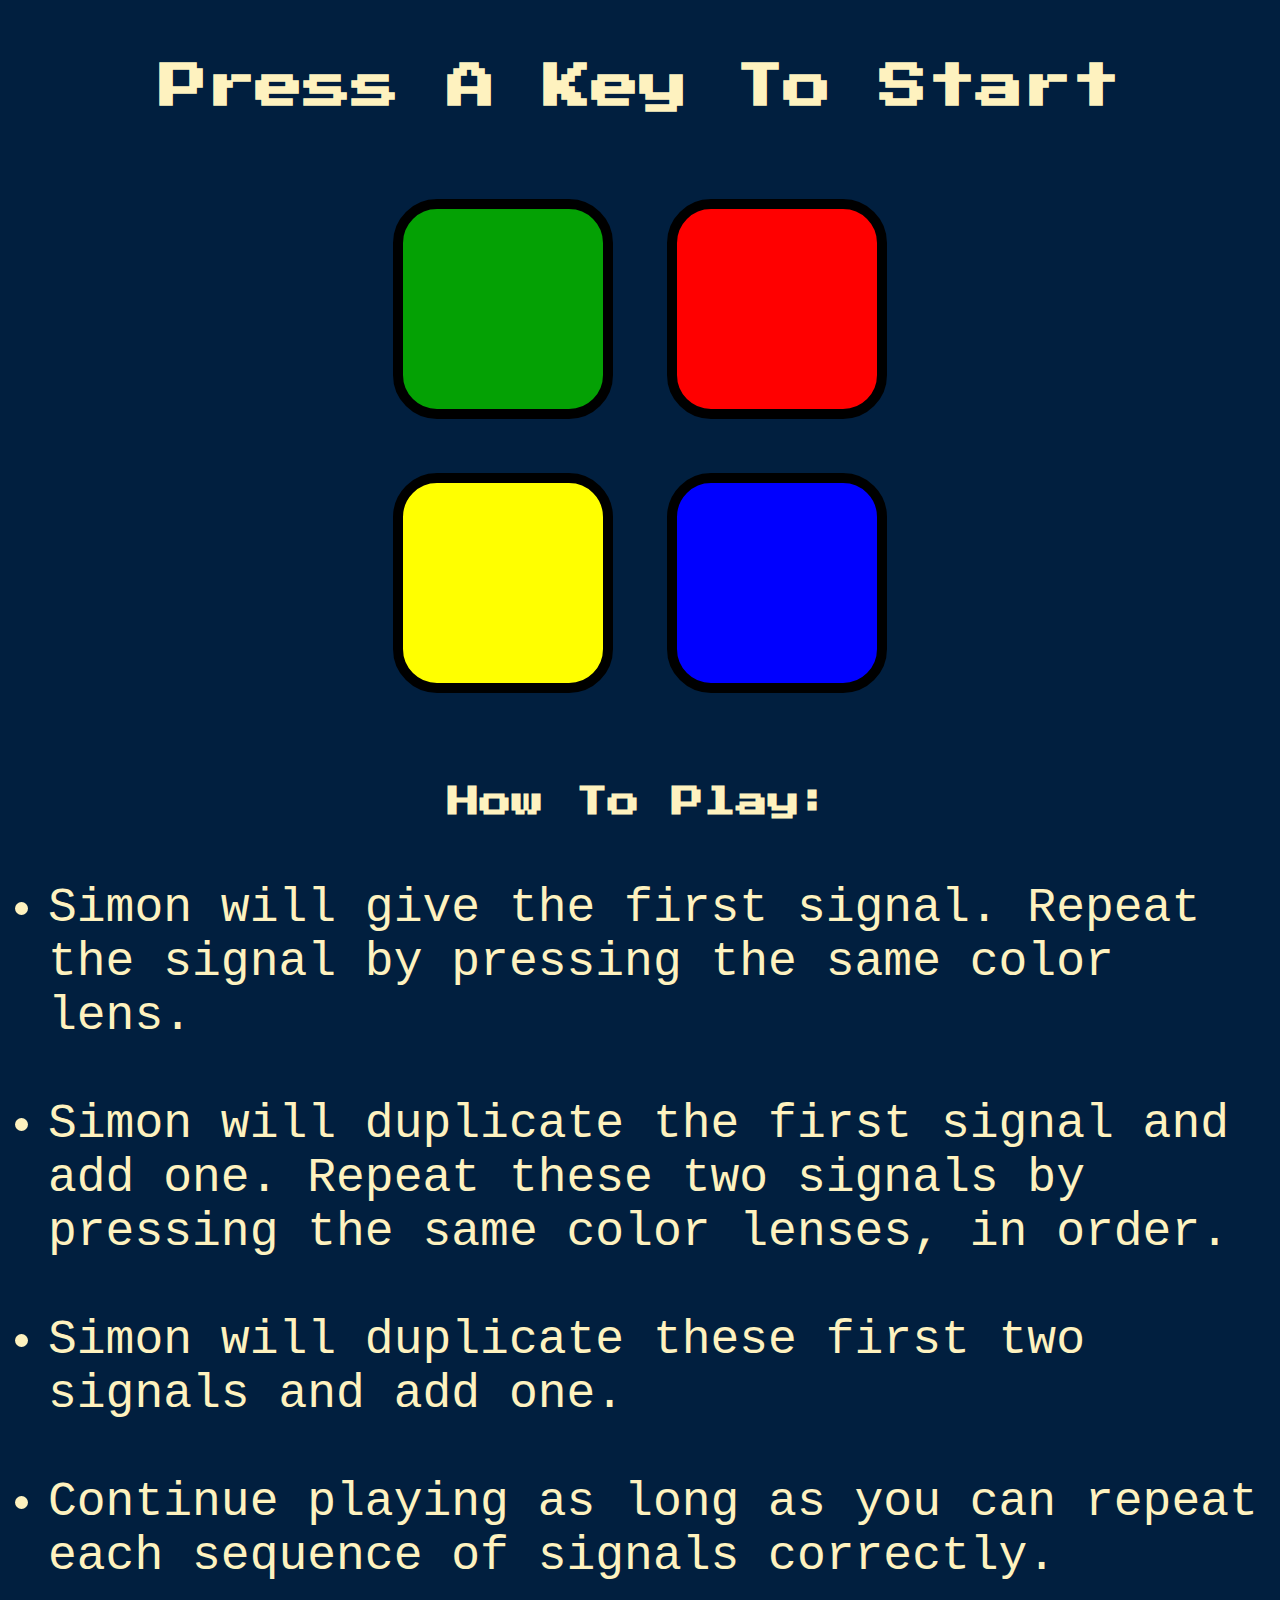
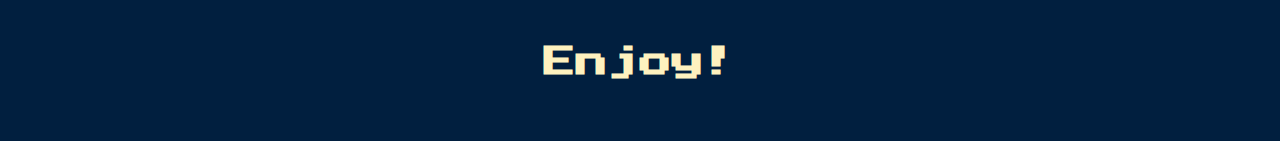
==== game.html @ 6de95ca6 "added a tag and play now button" ====
<!DOCTYPE html>
<html lang="en">
<head>
    <meta charset="UTF-8">
    <meta http-equiv="X-UA-Compatible" content="IE=edge">
    <meta name="viewport" content="width=device-width, initial-scale=1.0">
    <link rel="stylesheet" href="styles.css">
    <link href="https://fonts.googleapis.com/css?family=Press+Start+2P" rel="stylesheet">
    <title>Simon Game</title>
</head>
<body>
    <h1 id="level-title">Press A Key To Start</h1>
      <div class="container">
        <div class="row">
          <div type="button" id="green" class="green btn">

          </div>
          <div type="button" id="red" class="red btn">

          </div>
        </div>
        <div class="row">
           <div type="button" id="yellow" class="yellow btn">

           </div>
           <div type="button" id="blue" class="blue btn">

           </div>
        </div>
    </div>
       <h1 id="how-to-heading">How To Play:</h1>
       <div class="info">
        <ul>
        <li>Simon will give the first signal. Repeat the signal by pressing the same color lens.</li> <br>
        <li>Simon will duplicate the first signal and add one. Repeat these two signals by pressing the same color lenses, in order.</li> <br>
        <li>Simon will duplicate these first two signals and add one.</li> <br>
        <li>Continue playing as long as you can repeat each sequence of signals correctly.</li>
        </ul>
       <h2>Enjoy!</h2>
    </div>
    <script src="https://ajax.googleapis.com/ajax/libs/jquery/3.6.0/jquery.min.js"></script>
    <script src="index.js"></script>
</body>
</html>
---- styles.css ----
body {
    text-align: center;
    background-color: #011f3f;
}

#level-title {
  font-family: 'Press Start 2P', cursive;
  font-size: 3rem;
  margin:  5%;
  color: #FEF2BF;
}

.container {
    display: block;
    width: 50%;
    margin: auto;
}

.btn {
    margin: 25px;
    display: inline-block;
    height: 200px;
    width: 200px;
    border: 10px solid black;
    border-radius: 20%;
  }
  
  .game-over {
    background-color: red;
    opacity: 0.8;
  }

  .red {
    background-color: red;
  }

  .green {
       background-color: rgb(4, 161, 4);
  }

  .blue {
    background-color: blue;
  }

  .yellow {
    background-color: yellow;
  }

  .pressed {
    box-shadow: 0 0 20px white;
    background-color: grey;
  }

  #how-to-heading {
    font-family: 'Press Start 2P', cursive;
  font-size: 2rem;
  margin:  5%;
  color: #FEF2BF;
  }

  .info {
    text-align: left;
    font-size: 3rem;
    color: #FEF2BF;
    font-family:'Courier New', Courier, monospace;
  }

  h2 {
    font-family: 'Press Start 2P', cursive;
  font-size: 2rem;
  margin:  5%;
  color: #FEF2BF;
  text-align: center;
  }
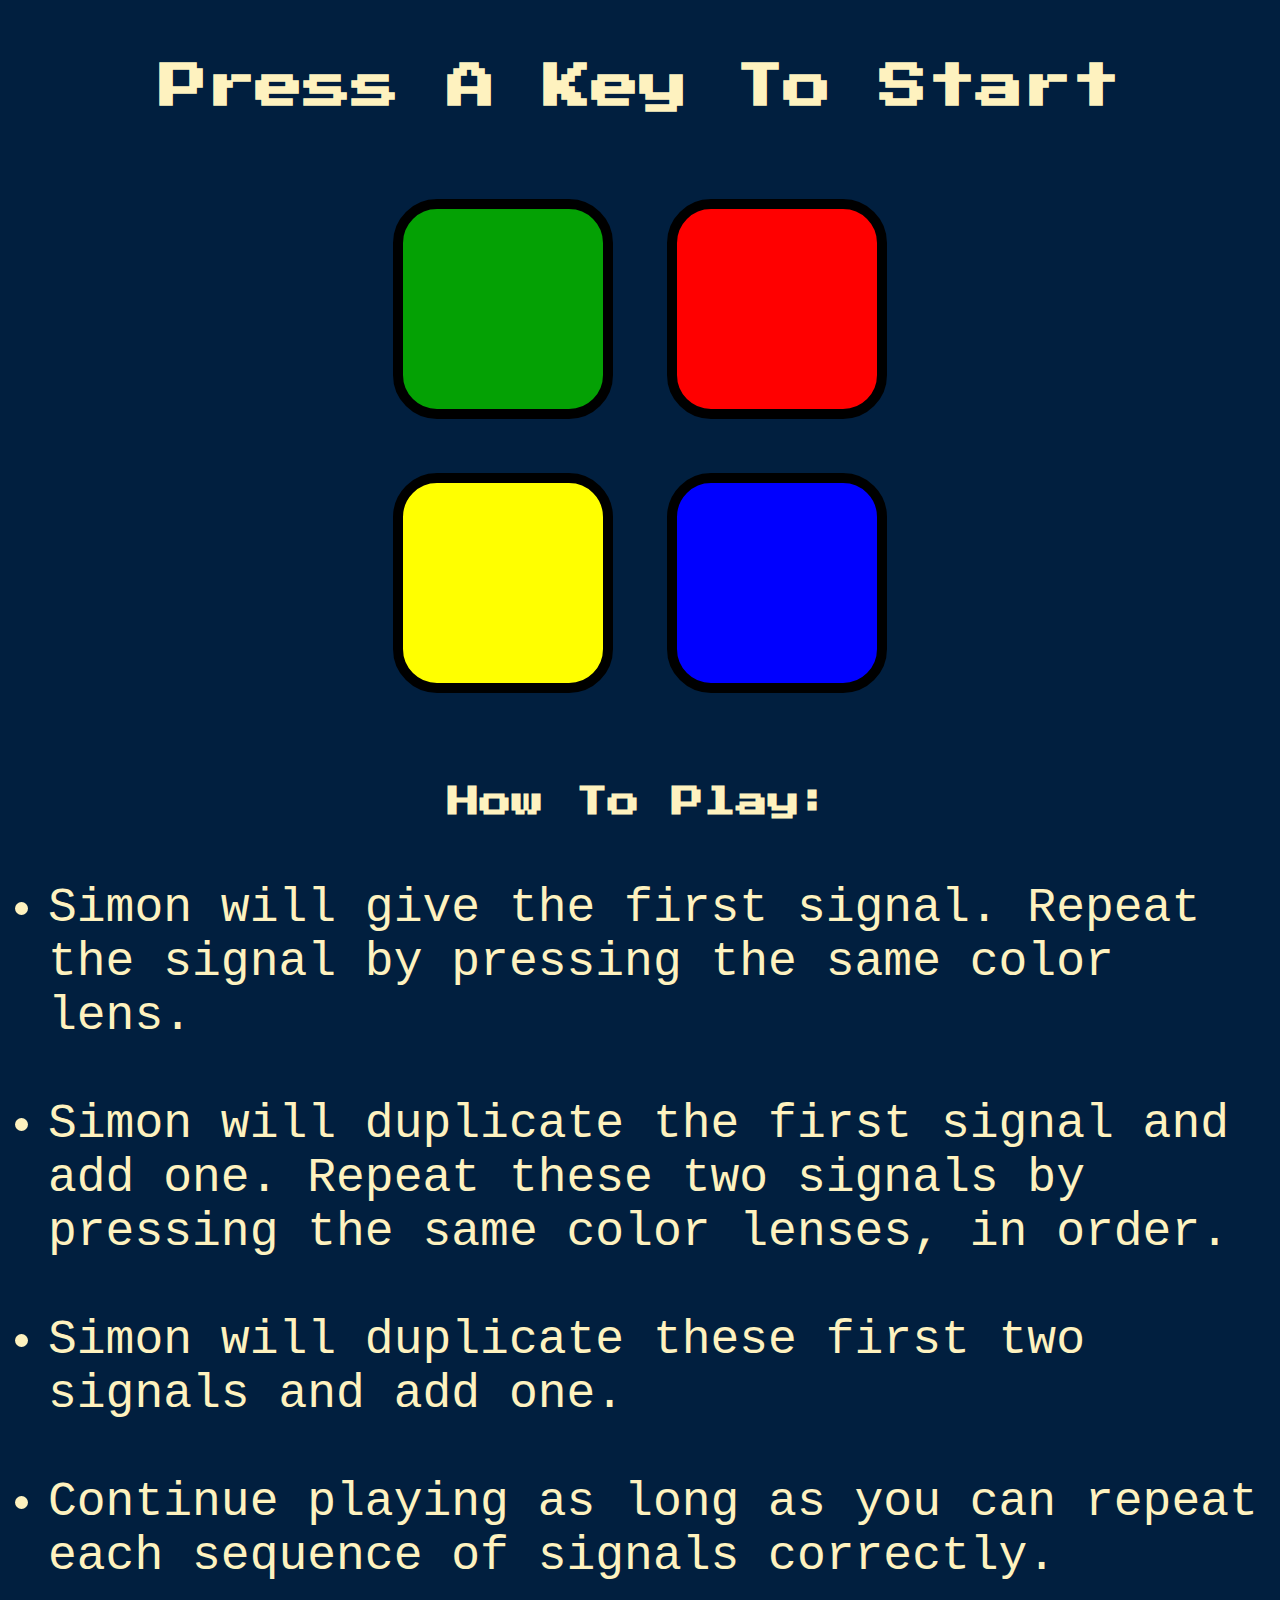
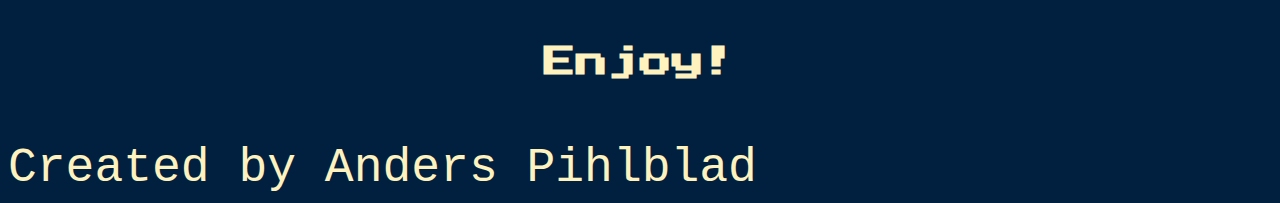
==== commit e5892718: "Added styling to play now button and added footers to both pages" ====
--- a/game.html
+++ b/game.html
@@ -37,6 +37,9 @@
         <li>Continue playing as long as you can repeat each sequence of signals correctly.</li>
         </ul>
        <h2>Enjoy!</h2>
+       <footer>
+        Created by Anders Pihlblad
+       </footer>
     </div>
     <script src="https://ajax.googleapis.com/ajax/libs/jquery/3.6.0/jquery.min.js"></script>
     <script src="index.js"></script>
--- a/styles.css
+++ b/styles.css
@@ -3,7 +3,7 @@
     background-color: #011f3f;
 }
 
-#level-title {
+#level-title, h1{
   font-family: 'Press Start 2P', cursive;
   font-size: 3rem;
   margin:  5%;
@@ -14,6 +14,10 @@
     display: block;
     width: 50%;
     margin: auto;
+}
+
+.container1 {
+  margin-top: 20%;
 }
 
 .btn {
@@ -71,4 +75,32 @@
   margin:  5%;
   color: #FEF2BF;
   text-align: center;
-  }+  }
+
+button {
+    width: 20%;
+    padding: 8px 0;
+    border: none;
+    outline: none;
+    background: #EB1D36;
+    color: #A2B5BB;
+    border-radius: 5px;
+    cursor: pointer;
+    font-size: 18px;
+    font-weight: 500;
+    transition: all 0.3s ease;
+}
+
+.container1 button:hover {
+  transform: scale(0.96);
+  color: #EB1D36 ;
+  background: #A2B5BB;
+  border: 1px solid #554994;
+}
+
+.container1 a {
+  text-decoration: none;
+  font-weight: 700;
+  color: #000;
+  font-family:'Courier New', Courier, monospace;
+}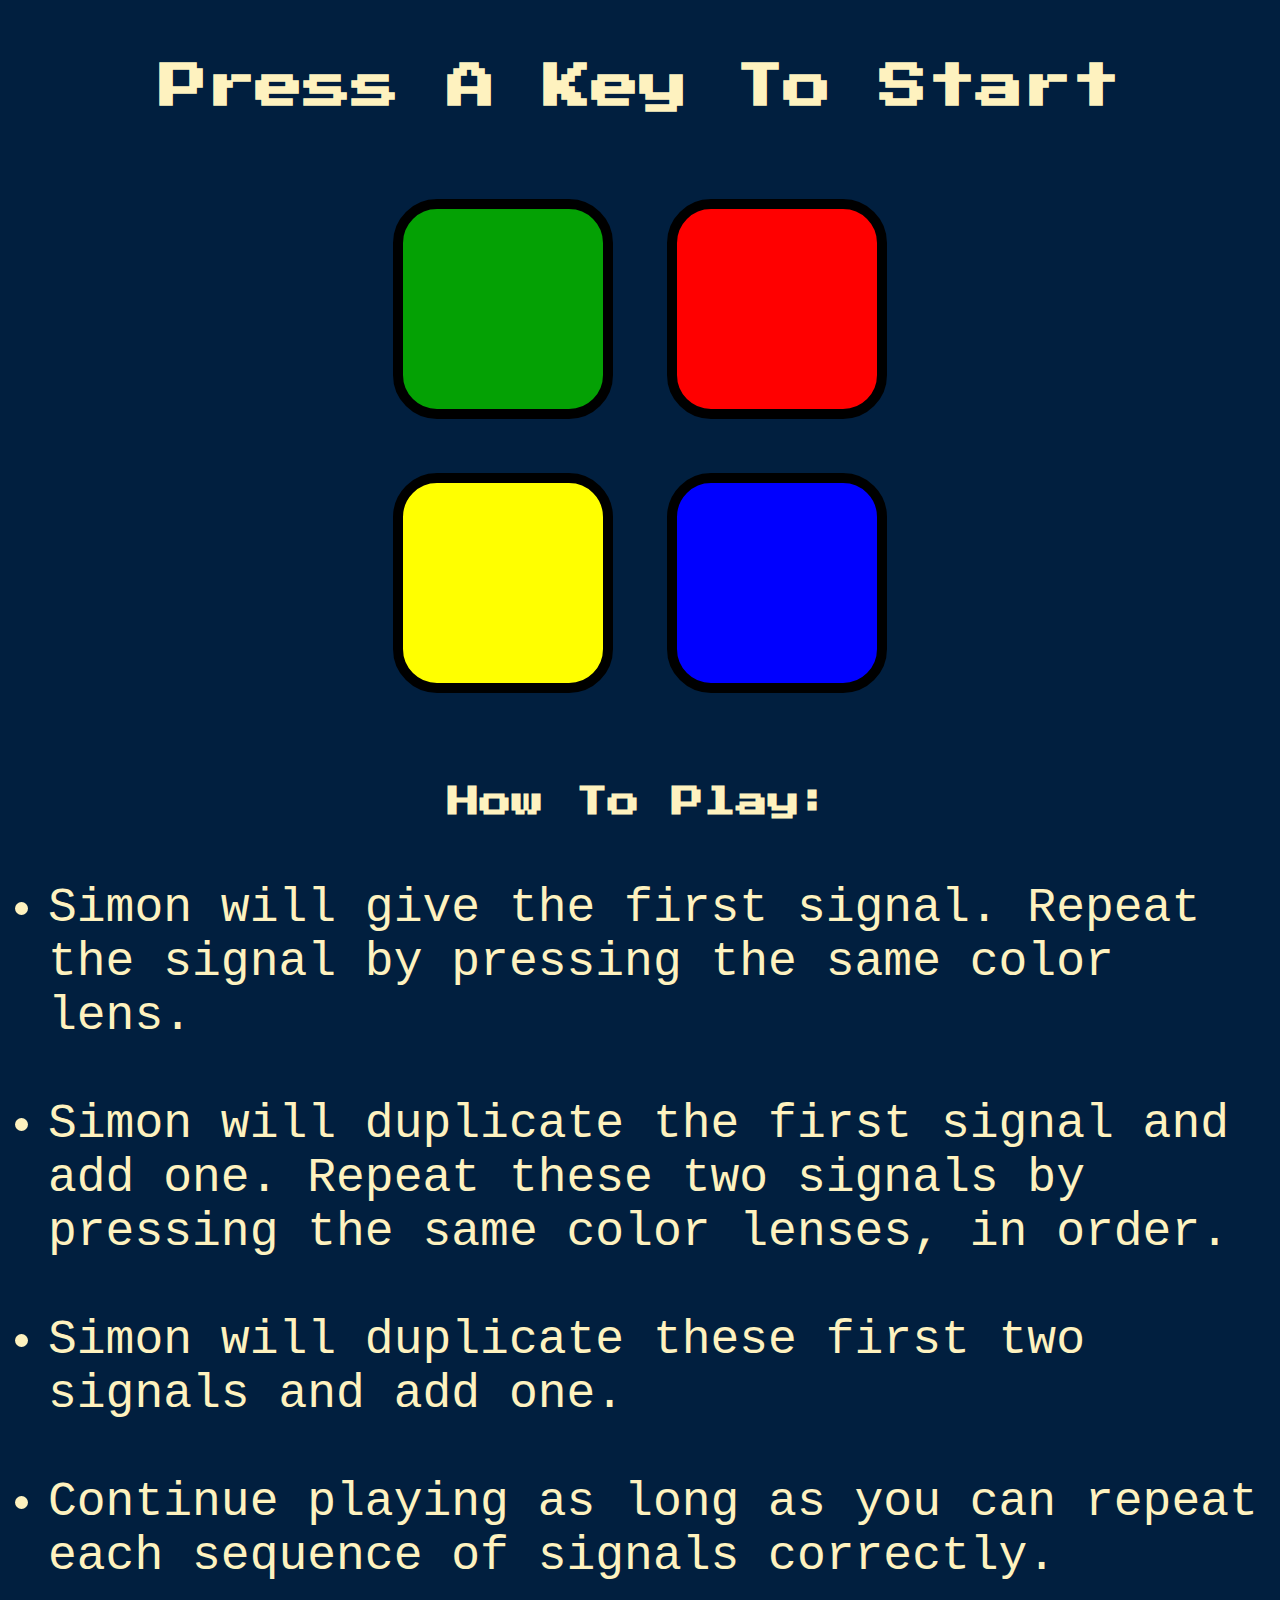
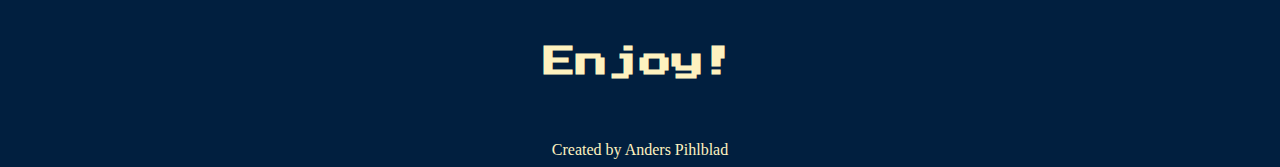
==== commit adb6a78d: "added styling to footer" ====
--- a/game.html
+++ b/game.html
@@ -37,10 +37,10 @@
         <li>Continue playing as long as you can repeat each sequence of signals correctly.</li>
         </ul>
        <h2>Enjoy!</h2>
-       <footer>
-        Created by Anders Pihlblad
-       </footer>
     </div>
+    <footer>
+      Created by Anders Pihlblad
+     </footer>
     <script src="https://ajax.googleapis.com/ajax/libs/jquery/3.6.0/jquery.min.js"></script>
     <script src="index.js"></script>
 </body>
--- a/styles.css
+++ b/styles.css
@@ -103,4 +103,10 @@
   font-weight: 700;
   color: #000;
   font-family:'Courier New', Courier, monospace;
+}
+
+footer {
+  text-align: center;
+  margin-top: 5%;
+  color: #FEF2BF;
 }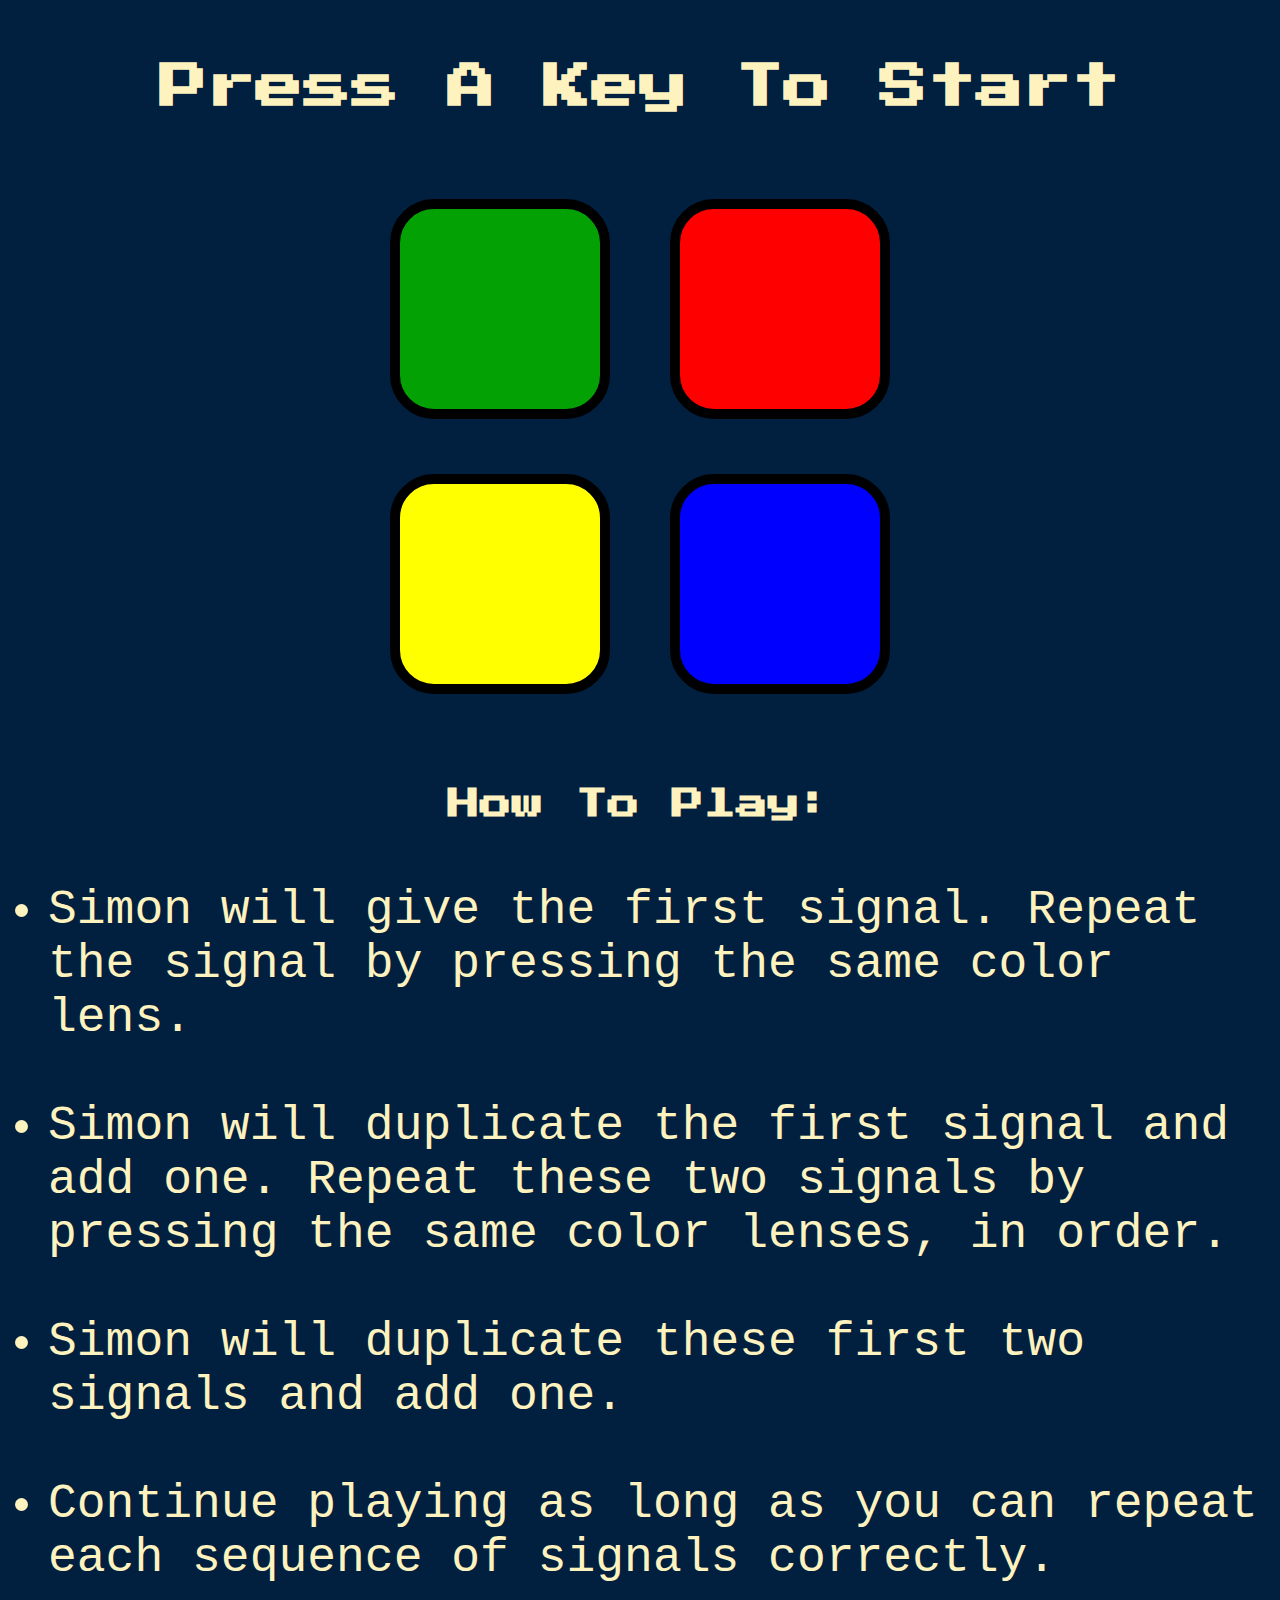
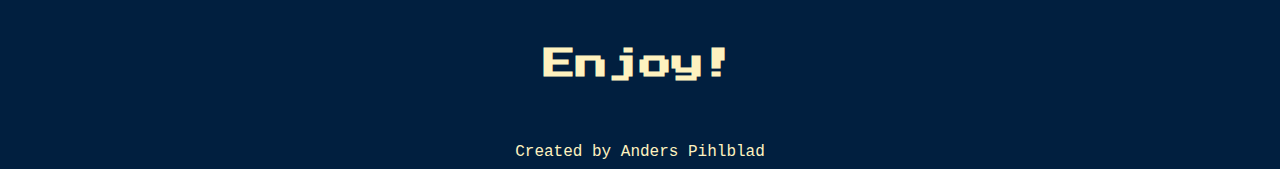
==== commit 50ed95b2: "added commets and made code neat" ====
--- a/game.html
+++ b/game.html
@@ -9,39 +9,42 @@
     <title>Simon Game</title>
 </head>
 <body>
-    <h1 id="level-title">Press A Key To Start</h1>
-      <div class="container">
-        <div class="row">
-          <div type="button" id="green" class="green btn">
+  <!--Main header and game icons section-->
+  <h1 id="level-title">Press A Key To Start</h1>
+    <div class="container">
+      <div class="row">
+        <div type="button" id="green" class="green btn">
 
-          </div>
-          <div type="button" id="red" class="red btn">
+        </div>
+        <div type="button" id="red" class="red btn">
 
-          </div>
         </div>
-        <div class="row">
-           <div type="button" id="yellow" class="yellow btn">
+      </div>
+      <div class="row">
+        <div type="button" id="yellow" class="yellow btn">
 
-           </div>
-           <div type="button" id="blue" class="blue btn">
+        </div>
+        <div type="button" id="blue" class="blue btn">
 
-           </div>
         </div>
+      </div>
     </div>
-       <h1 id="how-to-heading">How To Play:</h1>
-       <div class="info">
+    <!--How to play section-->
+  <h1 id="how-to-heading">How To Play:</h1>
+      <div class="info">
         <ul>
-        <li>Simon will give the first signal. Repeat the signal by pressing the same color lens.</li> <br>
-        <li>Simon will duplicate the first signal and add one. Repeat these two signals by pressing the same color lenses, in order.</li> <br>
-        <li>Simon will duplicate these first two signals and add one.</li> <br>
-        <li>Continue playing as long as you can repeat each sequence of signals correctly.</li>
+           <li>Simon will give the first signal. Repeat the signal by pressing the same color lens.</li> <br>
+           <li>Simon will duplicate the first signal and add one. Repeat these two signals by pressing the same color lenses, in order.</li> <br>
+           <li>Simon will duplicate these first two signals and add one.</li> <br>
+           <li>Continue playing as long as you can repeat each sequence of signals correctly.</li>
         </ul>
-       <h2>Enjoy!</h2>
-    </div>
-    <footer>
-      Created by Anders Pihlblad
-     </footer>
-    <script src="https://ajax.googleapis.com/ajax/libs/jquery/3.6.0/jquery.min.js"></script>
-    <script src="index.js"></script>
+    <h2>Enjoy!</h2>
+       </div>
+<!--footer section-->
+<footer>
+    Created by Anders Pihlblad
+</footer>
+<script src="https://ajax.googleapis.com/ajax/libs/jquery/3.6.0/jquery.min.js"></script>
+<script src="index.js"></script>
 </body>
 </html>--- a/styles.css
+++ b/styles.css
@@ -1,8 +1,9 @@
 body {
     text-align: center;
     background-color: #011f3f;
+    font-family:'Courier New', Courier, monospace;
 }
-
+/* game.html code*/
 #level-title, h1{
   font-family: 'Press Start 2P', cursive;
   font-size: 3rem;
@@ -27,56 +28,56 @@
     width: 200px;
     border: 10px solid black;
     border-radius: 20%;
-  }
+}
   
-  .game-over {
+.game-over {
     background-color: red;
     opacity: 0.8;
-  }
+ }
 
-  .red {
+.red {
     background-color: red;
-  }
+}
 
-  .green {
+.green {
        background-color: rgb(4, 161, 4);
-  }
+}
 
-  .blue {
+.blue {
     background-color: blue;
-  }
+}
 
-  .yellow {
+.yellow {
     background-color: yellow;
-  }
+}
 
-  .pressed {
+.pressed {
     box-shadow: 0 0 20px white;
     background-color: grey;
-  }
+}
 
-  #how-to-heading {
+#how-to-heading {
     font-family: 'Press Start 2P', cursive;
   font-size: 2rem;
   margin:  5%;
   color: #FEF2BF;
-  }
+}
 
-  .info {
+.info {
     text-align: left;
     font-size: 3rem;
     color: #FEF2BF;
     font-family:'Courier New', Courier, monospace;
-  }
+}
 
-  h2 {
-    font-family: 'Press Start 2P', cursive;
-  font-size: 2rem;
-  margin:  5%;
-  color: #FEF2BF;
-  text-align: center;
-  }
-
+h2 {
+   font-family: 'Press Start 2P', cursive;
+   font-size: 2rem;
+   margin:  5%;
+   color: #FEF2BF;
+   text-align: center;
+}
+/* index.html code */
 button {
     width: 20%;
     padding: 8px 0;
@@ -109,4 +110,5 @@
   text-align: center;
   margin-top: 5%;
   color: #FEF2BF;
+
 }